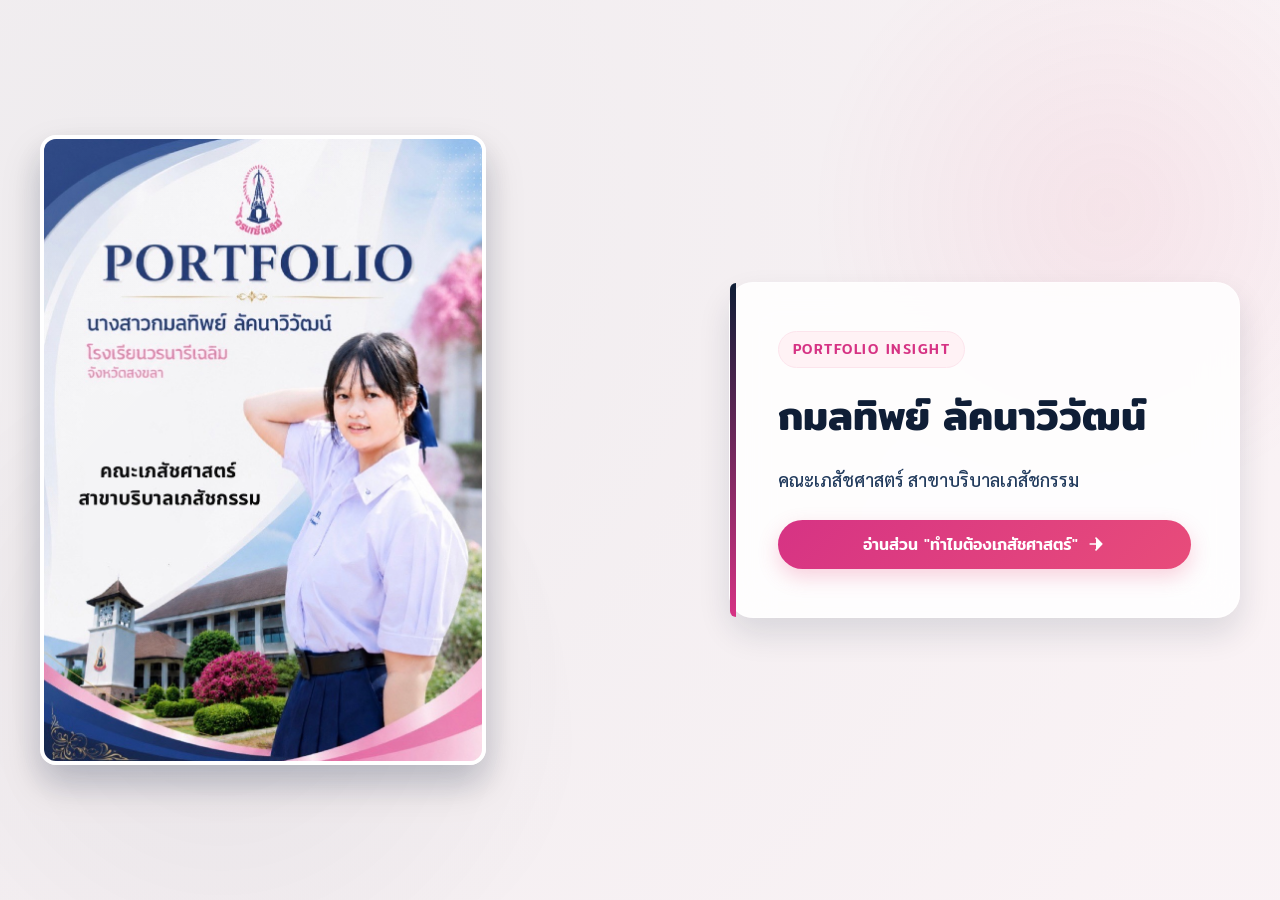
==== index.html @ d2f2b206 "Initialize portfolio website and document layouts" ====
<!DOCTYPE html>
<html lang="th">
<head>
    <meta charset="UTF-8">
    <meta name="viewport" content="width=device-width, initial-scale=1.0">
    <title>ทำไมต้องเภสัชศาสตร์ | กมลทิพย์ ลัคนาวิวัฒน์</title>
    <!-- Google Fonts -->
    <link rel="preconnect" href="https://fonts.googleapis.com">
    <link rel="preconnect" href="https://fonts.gstatic.com" crossorigin>
    <link href="https://fonts.googleapis.com/css2?family=Mitr:wght@300;400;500;600&family=Sarabun:ital,wght@0,300;0,400;0,500;0,600;0,700;1,400&family=Charm:wght@400;700&family=Outfit:wght@300;400;500;600;700&display=swap" rel="stylesheet">
    <link rel="stylesheet" href="style.css">
</head>
<body>
    <div class="app-container">
        
        <!-- Screen 1: Cover Screen -->
        <section class="screen cover-screen" id="coverScreen">
            <div class="cover-wrapper">
                <div class="cover-image-container">
                    <img src="portfolio.jpg" alt="หน้าปกแฟ้มสะสมผลงาน" class="portfolio-cover-img">
                    <div class="cover-glow"></div>
                </div>
                <div class="cover-info-card">
                    <div class="cover-badge">PORTFOLIO INSIGHT</div>
                    <h1 class="student-name">กมลทิพย์ ลัคนาวิวัฒน์</h1>
                    <p class="student-target">คณะเภสัชศาสตร์ สาขาบริบาลเภสัชกรรม</p>
                    <button class="btn btn-primary btn-enter" id="btnEnter">
                        <span>อ่านส่วน "ทำไมต้องเภสัชศาสตร์"</span>
                        <svg class="arrow-icon" viewBox="0 0 24 24" width="20" height="20">
                            <path fill="currentColor" d="M5 12h14M12 5l7 7-7 7" stroke="currentColor" stroke-width="2" stroke-linecap="round" stroke-linejoin="round"/>
                        </svg>
                    </button>
                </div>
            </div>
            <!-- Decorative curves on background -->
            <div class="bg-wave wave-pink-top"></div>
            <div class="bg-wave wave-navy-bottom"></div>
        </section>

        <!-- Screen 2: Main Portfolio Content Screen -->
        <section class="screen content-screen hidden" id="contentScreen">
            <div class="main-layout">
                
                <!-- Sticky Sidebar Profile -->
                <aside class="sidebar animate-fade-in-left">
                    <button class="btn-back" id="btnBack">
                        <svg viewBox="0 0 24 24" width="16" height="16">
                            <path fill="none" stroke="currentColor" stroke-width="2.5" stroke-linecap="round" stroke-linejoin="round" d="M19 12H5M12 19l-7-7 7-7"/>
                        </svg>
                        <span>กลับไปหน้าแรก</span>
                    </button>
                    
                    <div class="profile-card">
                        <div class="profile-img-container">
                            <img src="angun.jpg" alt="นางสาวกมลทิพย์ ลัคนาวิวัฒน์" class="profile-img">
                            <div class="profile-border"></div>
                        </div>
                        
                        <div class="profile-details">
                            <h2 class="profile-name">นางสาวกมลทิพย์ ลัคนาวิวัฒน์</h2>
                            <p class="profile-school">โรงเรียนวรนารีเฉลิม จังหวัดสงขลา</p>
                            
                            <div class="divider-gold"></div>
                            
                            <div class="target-badge">
                                <span class="badge-label">เป้าหมายการศึกษา</span>
                                <span class="badge-value">คณะเภสัชศาสตร์</span>
                                <span class="badge-subvalue">สาขาบริบาลเภสัชกรรม</span>
                            </div>
                        </div>
                    </div>
                    
                    <nav class="sidebar-nav">
                        <ul>
                            <li><a href="#inspiration" class="nav-link active" data-section="inspiration"><span class="dot"></span><span>1. แรงบันดาลใจ</span></a></li>
                            <li><a href="#academic" class="nav-link" data-section="academic"><span class="dot"></span><span>2. ความพร้อมทางวิชาการ</span></a></li>
                            <li><a href="#skills" class="nav-link" data-section="skills"><span class="dot"></span><span>3. ทักษะทางสังคม & อาสา</span></a></li>
                            <li><a href="#vision" class="nav-link" data-section="vision"><span class="dot"></span><span>4. อุดมการณ์และเป้าหมาย</span></a></li>
                        </ul>
                    </nav>
                    
                    <div class="sidebar-footer">
                        <img src="psu.webp" alt="Prince of Songkla University Logo" class="psu-logo">
                        <span>มุ่งสู่รั้วสีบลูบล็อง</span>
                    </div>
                </aside>
                
                <!-- Scrollable Content Area -->
                <main class="content-area">
                    <header class="content-header animate-fade-in-down">
                        <span class="sub-header-title">WHY PHARMACY?</span>
                        <h1 class="main-title">ทำไมต้องเภสัชศาสตร์?</h1>
                        <p class="header-desc">ถอดบทเรียน ความคิด ความมุ่งมั่น และตัวตนของข้าพเจ้าสู่เส้นทางวิชาชีพผู้ดูแลความปลอดภัยด้านยา</p>
                    </header>
                    
                    <div class="cards-container">
                        
                        <!-- Card 1: Inspiration -->
                        <section class="content-card animate-scroll-reveal" id="inspiration">
                            <div class="card-tag">SECTION 01</div>
                            <h2 class="card-title">
                                <span class="card-icon">
                                    <svg viewBox="0 0 24 24" width="24" height="24" fill="none" stroke="currentColor" stroke-width="2">
                                        <path d="M12 21a9 9 0 1 0 0-18 9 9 0 0 0 0 18z"/>
                                        <path d="M12 7v5l3 3"/>
                                    </svg>
                                </span>
                                แรงบันดาลใจจากความห่วงใยในครอบครัว
                            </h2>
                            
                            <div class="quote-block">
                                <span class="quote-mark">“</span>
                                <p class="quote-text">ยาเป็นได้ทั้งคุณและโทษหากขาดผู้เชี่ยวชาญ คณะเภสัชศาสตร์จึงไม่ใช่เพียงแค่คณะที่เรียนเรื่องยา แต่คือศาสตร์แห่งความแม่นยำที่ช่วยต่อลมหายใจและยกระดับคุณภาพชีวิตของผู้ป่วย</p>
                            </div>
                            
                            <div class="card-text">
                                <p>ความสนใจต่อวิชาชีพเภสัชศาสตร์ของข้าพเจ้าเริ่มต้นจากภาพคุ้นตาในครอบครัว ข้าพเจ้าเติบโตมากับคุณยายที่ต้องรับประทานยาหลายเม็ดในแต่ละวันเพื่อรักษาโรคเรื้อรัง ภาพเหล่านั้นจุดประกายความสงสัยใคร่รู้ว่า <em>"เม็ดยาขนาดเล็กเหล่านี้เดินทางไปออกฤทธิ์และบำบัดรักษาโรคในร่างกายของเราได้อย่างไร"</em></p>
                                <p>จนกระทั่งวันหนึ่ง ข้าพเจ้าได้ติดตามคุณยายไปโรงพยาบาลและได้ฟังเภสัชกรอธิบายกลไกการทำงานของยา ตลอดจนการเตือนเรื่องปฏิกิริยาระหว่างยา (Drug Interaction) อย่างละเอียดละออและเป็นกันเอง เหตุการณ์นั้นทำให้ข้าพเจ้าตระหนักว่า <strong>ยาเป็นดาบสองคม</strong> ที่ต้องใช้ความรู้อันเที่ยงตรงในการควบคุมดูแล ความประทับใจในบทบาทของผู้พิทักษ์ความปลอดภัยนี้ กลายเป็นแรงผลักดันสำคัญที่ทำให้ข้าพเจ้าตั้งเป้าหมายอย่างแน่วแน่ที่จะเข้าศึกษาในคณะเภสัชศาสตร์</p>
                            </div>
                        </section>

                        <!-- Card 2: Academic Readiness -->
                        <section class="content-card animate-scroll-reveal" id="academic">
                            <div class="card-tag">SECTION 02</div>
                            <h2 class="card-title">
                                <span class="card-icon">
                                    <svg viewBox="0 0 24 24" width="24" height="24" fill="none" stroke="currentColor" stroke-width="2">
                                        <path d="M2 22h20M4 18h16M7 10h10M10 6h4M12 2v4"/>
                                    </svg>
                                </span>
                                ความพร้อมทางวิชาการและรากฐานกระบวนการวิจัย
                            </h2>
                            
                            <div class="card-text">
                                <p>ในระดับมัธยมศึกษาตอนปลาย ข้าพเจ้าได้เตรียมความพร้อมอย่างเข้มข้นใน <strong>สายวิทยาศาสตร์-คณิตศาสตร์</strong> ข้าพเจ้ามีความสุขทุกครั้งที่เรียนทฤษฎีและได้ลงมือทดลองจริงในห้องปฏิบัติการ โดยเฉพาะในวิชาเคมีและชีววิทยา</p>
                                
                                <div class="project-highlight-box">
                                    <div class="box-icon">
                                        <svg viewBox="0 0 24 24" width="32" height="32" fill="none" stroke="currentColor" stroke-width="2" stroke-linecap="round" stroke-linejoin="round">
                                            <path d="M4.5 16.5c-1.5 1.25-2.5 3-2.5 5h20c0-2-1-3.75-2.5-5M12 2v14M8 12l4 4 4-4"/>
                                            <circle cx="12" cy="6" r="4"/>
                                        </svg>
                                    </div>
                                    <div class="box-info">
                                        <h4>โครงงานวิทยาศาสตร์เด่น</h4>
                                        <p><strong>"การศึกษาประสิทธิภาพของสารสกัดหยาบจากพืชสมุนไพรท้องถิ่นในการยับยั้งการเจริญเติบโตของแบคทีเรีย"</strong></p>
                                        <p class="box-desc">การทำโครงงานนี้นับเป็นโอกาสสำคัญที่ช่วยฝึกฝนทักษะการตั้งสมมติฐาน การใช้อุปกรณ์และสารเคมีในห้องแล็บอย่างละเอียดรอบคอบ และการวิเคราะห์ข้อมูลผลลัพธ์อย่างเป็นระบบ ซึ่งเป็นทักษะที่จำเป็นอย่างยิ่งสำหรับนักวิจัยและเภสัชกร</p>
                                    </div>
                                </div>
                                
                                <div class="academic-stats">
                                    <div class="stat-item">
                                        <span class="stat-num">GPAX</span>
                                        <span class="stat-label">วิชาวิทย์-คณิต อยู่ในระดับดีเยี่ยม</span>
                                    </div>
                                    <div class="stat-item">
                                        <span class="stat-num">LAB</span>
                                        <span class="stat-label">เชี่ยวชาญการใช้เครื่องมือพื้นฐาน</span>
                                    </div>
                                </div>
                                
                                <p>ผลการเรียนสะสมและความตั้งใจในการจัดสรรเวลาอย่างมีประสิทธิภาพ เป็นเครื่องยืนยันว่าข้าพเจ้ามีความพร้อมทางวิชาการ พร้อมที่จะรับมือกับหลักสูตรเภสัชศาสตร์ที่เข้มข้นในระดับมหาวิทยาลัยต่อไป</p>
                            </div>
                        </section>

                        <!-- Card 3: Soft Skills & Public Mind -->
                        <section class="content-card animate-scroll-reveal" id="skills">
                            <div class="card-tag">SECTION 03</div>
                            <h2 class="card-title">
                                <span class="card-icon">
                                    <svg viewBox="0 0 24 24" width="24" height="24" fill="none" stroke="currentColor" stroke-width="2">
                                        <path d="M17 21v-2a4 4 0 0 0-4-4H5a4 4 0 0 0-4 4v2"/>
                                        <circle cx="9" cy="7" r="4"/>
                                        <path d="M23 21v-2a4 4 0 0 0-3-3.87M16 3.13a4 4 0 0 1 0 7.75"/>
                                    </svg>
                                </span>
                                จิตสาธารณะและการสื่อสารด้วยความเข้าใจ (Empathy)
                            </h2>
                            
                            <div class="card-text">
                                <p>นอกเหนือจากมิติทางวิชาการ ข้าพเจ้าเชื่อมั่นว่าเภสัชกรที่ดีจำต้องมีจิตใจที่พร้อมบริการและทักษะการสื่อสารที่เป็นเลิศ ข้าพเจ้าจึงเข้าร่วม <strong>กิจกรรมอาสาพัฒนาของโรงเรียนและค่ายเยาวชน</strong> อย่างสม่ำเสมอ</p>
                                
                                <div class="skills-grid">
                                    <div class="skill-pill">
                                        <span class="pill-title">Empathy (ความเห็นอกเห็นใจ)</span>
                                        <p>รับฟังคนรอบข้างอย่างเปิดใจ เพื่อค้นพบความต้องการและปัญหาที่แท้จริงของผู้ป่วย</p>
                                    </div>
                                    <div class="skill-pill">
                                        <span class="pill-title">Science Communication</span>
                                        <p>ทักษะการแปลงข้อมูลทางการแพทย์และเรื่องยาที่ซับซ้อน ให้เข้าใจง่ายสำหรับคนทั่วไป</p>
                                    </div>
                                    <div class="skill-pill">
                                        <span class="pill-title">Interdisciplinary Work</span>
                                        <p>พร้อมทำงานประสานพลังร่วมกับทีมสหวิชาชีพ ทั้งแพทย์ พยาบาล และเจ้าหน้าที่สาธารณสุข</p>
                                    </div>
                                </div>
                                
                                <p>การได้ลงพื้นที่จริงทำให้ข้าพเจ้าเข้าใจถึงความต้องการและสภาพแวดล้อมที่ต่างกันของผู้ป่วย ทักษะความละเอียดรอบคอบและหัวใจที่รักในงานบริการนี้จะเป็นเกราะกำบังชั้นดีที่จะช่วยป้องกันข้อผิดพลาดในการปฏิบัติงานจริงเพื่อสุขอนามัยที่ดีที่สุดของผู้ป่วย</p>
                            </div>
                        </section>

                        <!-- Card 4: Vision -->
                        <section class="content-card animate-scroll-reveal" id="vision">
                            <div class="card-tag">SECTION 04</div>
                            <h2 class="card-title">
                                <span class="card-icon">
                                    <svg viewBox="0 0 24 24" width="24" height="24" fill="none" stroke="currentColor" stroke-width="2">
                                        <path d="M22 11.08V12a10 10 0 1 1-5.93-9.14"/>
                                        <polyline points="22 4 12 14.01 9 11.01"/>
                                    </svg>
                                </span>
                                ปณิธานและเป้าหมายสูงสุดในสถาบันแห่งนี้
                            </h2>
                            
                            <div class="card-text">
                                <p>คณะเภสัชศาสตร์ของสถาบันแห่งนี้ คือสถานที่ในฝันที่ข้าพเจ้าตั้งใจและมุ่งมั่นที่จะเข้าศึกษา ด้วยจุดเด่นด้าน <strong>หลักสูตรที่ทันสมัย ความพร้อมด้านเครื่องมือวิจัย และคณาจารย์ผู้ทรงคุณวุฒิ</strong> ข้าพเจ้าเชื่อว่าสิ่งแวดล้อมที่นี่จะสามารถเจียระไนและดึงศักยภาพในตัวข้าพเจ้าออกมาเพื่อสร้างประโยชน์ให้แก่สังคมได้อย่างมีคุณภาพที่สุด</p>
                                
                                <div class="goal-box">
                                    <div class="goal-title">เป้าหมายสูงสุดหลังจบการศึกษา</div>
                                    <p>มุ่งมั่นประกอบวิชาชีพเป็น <strong>"เภสัชกรโรงพยาบาลที่มีความเชี่ยวชาญเฉพาะทางในการบริบาลทางเภสัชกรรม (Pharmaceutical Care)"</strong> คอยให้คำปรึกษา เฝ้าระวังความปลอดภัย และปกป้องผู้ป่วยจากการใช้ยาผิดประเภทอย่างสุดความสามารถ</p>
                                </div>
                                
                                <p class="final-word">ข้าพเจ้าพร้อมแล้วที่จะทุ่มเททั้งแรงกาย แรงใจ สติปัญญา และจริยธรรม เพื่อเข้ารับการศึกษาและเติบโตเป็นบุคลากรทางการแพทย์ที่มีคุณภาพ เพื่อยกระดับสุขภาพของชุมชนและสร้างคุณูปการแก่สังคมในวันข้างหน้า</p>
                            </div>
                        </section>
                        
                    </div>
                </main>
            </div>
            
            <!-- Page bottom decoration waves -->
            <div class="content-bg-decor top-decor"></div>
            <div class="content-bg-decor bottom-decor"></div>
        </section>
        
    </div>

    <!-- JS Scripts -->
    <script src="script.js"></script>
</body>
</html>
---- style.css ----
/* CSS Design System & Variables */
:root {
    /* Colors (Matching the Pink, Navy Blue, and Gold theme of the cover page) */
    --navy-dark: #0F1E36;       /* Deep rich Navy Blue */
    --navy-medium: #172D4D;     /* Sidebar & dark background elements */
    --navy-light: #233C5E;      /* Secondary dark highlights */
    --pink-primary: #D63384;    /* Main Pink accent */
    --pink-bright: #E84C7A;     /* Bright Pink for micro-interactions */
    --pink-soft: #FFF2F5;       /* Very soft pink background for readability */
    --pink-pastel: #FCE4EC;     /* Pastel pink for borders/badges */
    --gold-primary: #D4AF37;    /* Elegant gold for dividers and accents */
    --gold-light: #F3E5AB;      /* Light gold */
    --white: #FFFFFF;
    --gray-light: #F8F9FA;
    --gray-medium: #E9ECEF;
    --gray-dark: #6C757D;
    
    /* Text Colors */
    --text-navy: #0F1E36;
    --text-navy-light: #233C5E;
    --text-pink: #D63384;
    --text-gray: #495057;
    --text-light: #F8F9FA;
    
    /* Shadow definitions */
    --shadow-sm: 0 2px 4px rgba(15, 30, 54, 0.05);
    --shadow-md: 0 8px 16px rgba(15, 30, 54, 0.08);
    --shadow-lg: 0 16px 32px rgba(15, 30, 54, 0.12);
    --shadow-pink: 0 8px 20px rgba(232, 76, 122, 0.25);
    --shadow-gold: 0 4px 12px rgba(212, 175, 55, 0.15);
    
    /* Typography */
    --font-title: 'Mitr', 'Outfit', sans-serif;
    --font-body: 'Sarabun', sans-serif;
    --font-serif: 'Charm', serif;
    
    /* Transitions */
    --transition-fast: 0.25s cubic-bezier(0.4, 0, 0.2, 1);
    --transition-normal: 0.4s cubic-bezier(0.4, 0, 0.2, 1);
    --transition-slow: 0.6s cubic-bezier(0.4, 0, 0.2, 1);
}

/* Global Reset */
*, *::before, *::after {
    box-sizing: border-box;
    margin: 0;
    padding: 0;
}

html {
    scroll-behavior: smooth;
    font-size: 16px;
}

body {
    font-family: var(--font-body);
    background-color: #FAF6F7; /* Warm soft pinkish-white background */
    color: var(--text-gray);
    line-height: 1.7;
    overflow-x: hidden;
}

/* Layout Containers */
.app-container {
    width: 100vw;
    min-height: 100vh;
    position: relative;
    overflow: hidden;
}

/* Base Buttons */
.btn {
    display: inline-flex;
    align-items: center;
    justify-content: center;
    padding: 12px 28px;
    border-radius: 50px;
    font-family: var(--font-title);
    font-size: 1rem;
    font-weight: 500;
    text-decoration: none;
    border: none;
    cursor: pointer;
    transition: var(--transition-normal);
    gap: 8px;
}

.btn-primary {
    background: linear-gradient(135deg, var(--pink-primary), var(--pink-bright));
    color: var(--white);
    box-shadow: var(--shadow-pink);
}

.btn-primary:hover {
    transform: translateY(-3px) scale(1.02);
    box-shadow: 0 12px 25px rgba(232, 76, 122, 0.4);
}

.btn-primary:active {
    transform: translateY(-1px);
}

/* Back Button */
.btn-back {
    display: inline-flex;
    align-items: center;
    gap: 8px;
    background: rgba(255, 255, 255, 0.08);
    color: var(--white);
    border: 1px solid rgba(255, 255, 255, 0.15);
    padding: 8px 16px;
    border-radius: 30px;
    font-size: 0.9rem;
    cursor: pointer;
    transition: var(--transition-fast);
    align-self: flex-start;
    margin-bottom: 24px;
}

.btn-back:hover {
    background: rgba(255, 255, 255, 0.18);
    transform: translateX(-4px);
    color: var(--pink-bright);
}

/* Screen Transitions */
.screen {
    width: 100%;
    min-height: 100vh;
    position: relative;
    transition: var(--transition-slow);
}

.screen.hidden {
    opacity: 0;
    pointer-events: none;
    position: absolute;
    top: 0;
    left: 0;
    transform: translateY(40px);
}

/* ---------------------------------------------------- */
/* SCREEN 1: COVER SCREEN SCREEN                       */
/* ---------------------------------------------------- */
.cover-screen {
    display: flex;
    justify-content: center;
    align-items: center;
    background: radial-gradient(circle at 10% 20%, rgba(26, 47, 76, 0.05) 0%, rgba(214, 51, 132, 0.02) 90%);
    padding: 2rem;
}

.cover-wrapper {
    display: grid;
    grid-template-columns: 1.1fr 0.9fr;
    gap: 4rem;
    max-width: 1200px;
    width: 100%;
    align-items: center;
    z-index: 10;
}

.cover-image-container {
    position: relative;
    border-radius: 16px;
    overflow: hidden;
    box-shadow: var(--shadow-lg), 0 20px 40px rgba(15, 30, 54, 0.15);
    aspect-ratio: 1 / 1.414; /* A4 Ratio */
    max-height: 70vh;
    border: 4px solid var(--white);
    transition: var(--transition-slow);
}

.cover-image-container:hover {
    transform: scale(1.015) rotate(-0.5deg);
    box-shadow: 0 30px 60px rgba(15, 30, 54, 0.2);
}

.portfolio-cover-img {
    width: 100%;
    height: 100%;
    object-fit: cover;
    display: block;
}

.cover-glow {
    position: absolute;
    top: 0;
    left: 0;
    right: 0;
    bottom: 0;
    background: linear-gradient(135deg, rgba(255,255,255,0.1) 0%, rgba(0,0,0,0) 60%);
    pointer-events: none;
}

.cover-info-card {
    background: rgba(255, 255, 255, 0.85);
    backdrop-filter: blur(20px);
    -webkit-backdrop-filter: blur(20px);
    border: 1px solid rgba(255, 255, 255, 0.4);
    padding: 3rem;
    border-radius: 24px;
    box-shadow: var(--shadow-lg);
    display: flex;
    flex-direction: column;
    gap: 1.5rem;
    position: relative;
}

.cover-info-card::before {
    content: '';
    position: absolute;
    top: 0;
    left: 0;
    width: 6px;
    height: 100%;
    background: linear-gradient(to bottom, var(--navy-dark), var(--pink-primary));
    border-radius: 24px 0 0 24px;
}

.cover-badge {
    background: var(--pink-soft);
    color: var(--pink-primary);
    padding: 6px 14px;
    border-radius: 30px;
    font-size: 0.85rem;
    font-family: var(--font-title);
    font-weight: 500;
    letter-spacing: 1.5px;
    align-self: flex-start;
    border: 1px solid var(--pink-pastel);
}

.student-name {
    font-family: var(--font-title);
    font-size: 2.5rem;
    color: var(--text-navy);
    font-weight: 600;
    line-height: 1.2;
}

.student-target {
    font-size: 1.15rem;
    color: var(--text-navy-light);
    font-weight: 500;
}

.arrow-icon {
    transition: var(--transition-fast);
}

.btn-enter:hover .arrow-icon {
    transform: translateX(5px);
}

/* Background Curve Waves */
.bg-wave {
    position: absolute;
    pointer-events: none;
    z-index: 1;
}

.wave-pink-top {
    top: -10%;
    right: -10%;
    width: 600px;
    height: 600px;
    border-radius: 43% 57% 41% 59% / 54% 39% 61% 46%;
    background: radial-gradient(circle, rgba(232, 76, 122, 0.08) 0%, rgba(255, 255, 255, 0) 70%);
    animation: waveFloat 25s infinite alternate ease-in-out;
}

.wave-navy-bottom {
    bottom: -15%;
    left: -10%;
    width: 700px;
    height: 700px;
    border-radius: 51% 49% 67% 33% / 40% 59% 41% 60%;
    background: radial-gradient(circle, rgba(15, 30, 54, 0.06) 0%, rgba(255, 255, 255, 0) 75%);
    animation: waveFloat 30s infinite alternate-reverse ease-in-out;
}

@keyframes waveFloat {
    0% { transform: rotate(0deg) translate(0, 0); }
    100% { transform: rotate(360deg) translate(20px, 40px); }
}

/* ---------------------------------------------------- */
/* SCREEN 2: MAIN PORTFOLIO SCREEN                     */
/* ---------------------------------------------------- */
.main-layout {
    display: grid;
    grid-template-columns: 350px 1fr;
    min-height: 100vh;
    position: relative;
    z-index: 10;
}

/* ------------------ SIDEBAR STYLE ------------------ */
.sidebar {
    background-color: var(--navy-dark);
    color: var(--white);
    padding: 3rem 2rem 2rem 2rem;
    display: flex;
    flex-direction: column;
    position: sticky;
    top: 0;
    height: 100vh;
    overflow-y: auto;
    box-shadow: 10px 0 30px rgba(15, 30, 54, 0.15);
    border-right: 1px solid rgba(255, 255, 255, 0.05);
}

.profile-card {
    display: flex;
    flex-direction: column;
    align-items: center;
    text-align: center;
    margin-bottom: 2rem;
}

.profile-img-container {
    position: relative;
    width: 140px;
    height: 180px; /* Portrait aspect ratio matching card */
    margin-bottom: 1.5rem;
}

.profile-img {
    width: 100%;
    height: 100%;
    object-fit: cover;
    border-radius: 16px;
    border: 3px solid var(--white);
    box-shadow: var(--shadow-lg);
    z-index: 5;
    position: relative;
}

.profile-border {
    position: absolute;
    top: -8px;
    left: -8px;
    right: -8px;
    bottom: -8px;
    border: 2px dashed rgba(232, 76, 122, 0.4);
    border-radius: 20px;
    animation: rotateBorder 60s infinite linear;
}

@keyframes rotateBorder {
    from { transform: rotate(0deg); }
    to { transform: rotate(360deg); }
}

.profile-name {
    font-family: var(--font-title);
    font-size: 1.25rem;
    font-weight: 500;
    color: var(--white);
    margin-bottom: 0.25rem;
    line-height: 1.4;
}

.profile-school {
    font-size: 0.85rem;
    color: rgba(255, 255, 255, 0.7);
}

.divider-gold {
    width: 60px;
    height: 2px;
    background: linear-gradient(90deg, transparent, var(--gold-primary), transparent);
    margin: 1.25rem 0;
}

.target-badge {
    background: rgba(232, 76, 122, 0.1);
    border: 1px solid rgba(232, 76, 122, 0.3);
    padding: 12px;
    border-radius: 12px;
    width: 100%;
}

.badge-label {
    display: block;
    font-size: 0.75rem;
    color: var(--pink-bright);
    font-family: var(--font-title);
    letter-spacing: 1px;
    margin-bottom: 4px;
}

.badge-value {
    display: block;
    font-size: 1.1rem;
    font-weight: 600;
    color: var(--white);
}

.badge-subvalue {
    display: block;
    font-size: 0.8rem;
    color: rgba(255, 255, 255, 0.8);
}

/* Sidebar Navigation */
.sidebar-nav {
    margin-top: 1rem;
    margin-bottom: auto;
}

.sidebar-nav ul {
    list-style: none;
    display: flex;
    flex-direction: column;
    gap: 12px;
}

.sidebar-nav a {
    display: flex;
    align-items: center;
    color: rgba(255, 255, 255, 0.6);
    text-decoration: none;
    font-size: 0.95rem;
    padding: 10px 14px;
    border-radius: 8px;
    transition: var(--transition-fast);
    gap: 12px;
}

.sidebar-nav a .dot {
    width: 6px;
    height: 6px;
    background-color: rgba(255, 255, 255, 0.3);
    border-radius: 50%;
    transition: var(--transition-fast);
}

.sidebar-nav a:hover {
    color: var(--white);
    background: rgba(255, 255, 255, 0.05);
}

.sidebar-nav a:hover .dot {
    background-color: var(--pink-bright);
    box-shadow: 0 0 8px var(--pink-bright);
    transform: scale(1.5);
}

.sidebar-nav a.active {
    color: var(--white);
    background: rgba(232, 76, 122, 0.15);
    border-left: 3px solid var(--pink-primary);
    font-weight: 500;
}

.sidebar-nav a.active .dot {
    background-color: var(--pink-bright);
    box-shadow: 0 0 10px var(--pink-bright);
    transform: scale(1.6);
}

.sidebar-footer {
    display: flex;
    align-items: center;
    gap: 12px;
    padding-top: 1.5rem;
    border-top: 1px solid rgba(255, 255, 255, 0.1);
    margin-top: 2rem;
}

.psu-logo {
    width: 32px;
    height: auto;
    filter: brightness(1.2);
}

.sidebar-footer span {
    font-size: 0.8rem;
    color: rgba(255, 255, 255, 0.5);
    font-family: var(--font-title);
    letter-spacing: 0.5px;
}

/* ------------------ CONTENT AREA STYLE ------------------ */
.content-area {
    padding: 4rem 5% 6rem 5%;
    overflow-y: auto;
    height: 100vh;
    background-color: #FAF6F7; /* Matches body */
    position: relative;
}

.content-header {
    margin-bottom: 4rem;
    max-width: 800px;
    border-bottom: 2px solid var(--gray-medium);
    padding-bottom: 2rem;
    position: relative;
}

.content-header::after {
    content: '';
    position: absolute;
    bottom: -2px;
    left: 0;
    width: 100px;
    height: 2px;
    background: linear-gradient(90deg, var(--navy-dark), var(--pink-primary));
}

.sub-header-title {
    font-family: var(--font-title);
    color: var(--pink-primary);
    letter-spacing: 2px;
    font-size: 0.9rem;
    font-weight: 600;
    display: block;
    margin-bottom: 8px;
}

.main-title {
    font-family: var(--font-title);
    font-size: 2.75rem;
    color: var(--text-navy);
    font-weight: 600;
    margin-bottom: 12px;
}

.header-desc {
    font-size: 1.1rem;
    color: var(--text-navy-light);
    opacity: 0.85;
}

/* Cards Container */
.cards-container {
    display: flex;
    flex-direction: column;
    gap: 4rem;
    max-width: 850px;
}

/* Content Card styling */
.content-card {
    background: var(--white);
    border-radius: 24px;
    padding: 3rem;
    box-shadow: var(--shadow-md);
    border: 1px solid rgba(214, 51, 132, 0.05);
    transition: var(--transition-normal);
    position: relative;
    overflow: hidden;
}

.content-card::before {
    content: '';
    position: absolute;
    top: 0;
    left: 0;
    right: 0;
    height: 4px;
    background: linear-gradient(90deg, var(--navy-dark), var(--pink-primary));
    opacity: 0.8;
}

.content-card:hover {
    transform: translateY(-5px);
    box-shadow: var(--shadow-lg), 0 20px 40px rgba(15, 30, 54, 0.04);
}

.card-tag {
    font-family: var(--font-title);
    font-size: 0.8rem;
    color: var(--pink-primary);
    background-color: var(--pink-soft);
    padding: 4px 10px;
    border-radius: 4px;
    display: inline-block;
    font-weight: 500;
    margin-bottom: 1.25rem;
    letter-spacing: 1px;
}

.card-title {
    font-family: var(--font-title);
    font-size: 1.6rem;
    color: var(--text-navy);
    margin-bottom: 2rem;
    display: flex;
    align-items: center;
    gap: 12px;
    font-weight: 500;
}

.card-icon {
    display: flex;
    align-items: center;
    justify-content: center;
    width: 44px;
    height: 44px;
    border-radius: 12px;
    background-color: var(--pink-soft);
    color: var(--pink-primary);
    flex-shrink: 0;
    border: 1px solid var(--pink-pastel);
}

.card-text p {
    margin-bottom: 1.5rem;
    color: var(--text-gray);
    font-size: 1.05rem;
    text-align: justify;
}

.card-text p:last-child {
    margin-bottom: 0;
}

.card-text em {
    font-style: normal;
    color: var(--text-navy-light);
    font-weight: 600;
    background: linear-gradient(120deg, rgba(232, 76, 122, 0.08) 0%, rgba(232, 76, 122, 0.08) 100%);
    padding: 0 4px;
    border-radius: 4px;
}

.card-text strong {
    font-weight: 600;
    color: var(--text-navy);
}

/* Quote layout */
.quote-block {
    background: var(--pink-soft);
    border-left: 4px solid var(--pink-primary);
    padding: 1.5rem 2rem;
    border-radius: 0 16px 16px 0;
    margin-bottom: 2rem;
    position: relative;
}

.quote-mark {
    font-family: var(--font-serif);
    font-size: 4.5rem;
    color: rgba(214, 51, 132, 0.15);
    position: absolute;
    top: -15px;
    left: 15px;
    line-height: 1;
}

.quote-text {
    font-family: var(--font-body);
    font-size: 1.1rem;
    color: var(--text-navy);
    font-weight: 500;
    position: relative;
    z-index: 2;
    line-height: 1.6;
}

/* Highlight Box (e.g. Science Project) */
.project-highlight-box {
    background-color: var(--navy-dark);
    color: var(--white);
    border-radius: 16px;
    padding: 2rem;
    display: flex;
    gap: 1.5rem;
    margin: 2rem 0;
    box-shadow: var(--shadow-md);
    border-left: 4px solid var(--gold-primary);
}

.box-icon {
    color: var(--gold-primary);
    flex-shrink: 0;
    margin-top: 4px;
}

.box-info h4 {
    font-family: var(--font-title);
    font-size: 1.15rem;
    font-weight: 500;
    color: var(--gold-primary);
    margin-bottom: 8px;
    letter-spacing: 0.5px;
}

.box-info p {
    color: rgba(255, 255, 255, 0.9);
    font-size: 1rem;
    margin-bottom: 8px;
    line-height: 1.6;
}

.box-info p.box-desc {
    color: rgba(255, 255, 255, 0.7);
    font-size: 0.9rem;
    margin-bottom: 0;
}

/* Stats Layout */
.academic-stats {
    display: grid;
    grid-template-columns: 1fr 1fr;
    gap: 1.5rem;
    margin-bottom: 2rem;
}

.stat-item {
    background: var(--gray-light);
    border: 1px solid var(--gray-medium);
    border-radius: 12px;
    padding: 1.5rem;
    text-align: center;
    transition: var(--transition-fast);
}

.stat-item:hover {
    border-color: var(--pink-pastel);
    background: var(--pink-soft);
}

.stat-num {
    display: block;
    font-family: var(--font-title);
    font-size: 2rem;
    font-weight: 600;
    color: var(--pink-primary);
    line-height: 1.2;
    margin-bottom: 6px;
}

.stat-label {
    font-size: 0.9rem;
    color: var(--text-navy-light);
    font-weight: 500;
}

/* Skills Pill Layout */
.skills-grid {
    display: flex;
    flex-direction: column;
    gap: 1rem;
    margin: 2rem 0;
}

.skill-pill {
    background: var(--gray-light);
    border: 1px solid var(--gray-medium);
    border-radius: 14px;
    padding: 1.25rem 1.5rem;
    transition: var(--transition-fast);
}

.skill-pill:hover {
    background: var(--pink-soft);
    border-color: var(--pink-pastel);
    transform: translateX(4px);
}

.pill-title {
    display: block;
    font-family: var(--font-title);
    font-size: 1rem;
    font-weight: 500;
    color: var(--text-navy);
    margin-bottom: 4px;
}

.skill-pill p {
    font-size: 0.92rem;
    color: var(--text-gray);
    margin-bottom: 0;
}

/* Goal Box styling */
.goal-box {
    background: linear-gradient(135deg, var(--navy-medium), var(--navy-dark));
    color: var(--white);
    border-radius: 16px;
    padding: 2.5rem;
    margin: 2.5rem 0;
    position: relative;
    border: 1px solid rgba(212, 175, 55, 0.3);
    box-shadow: var(--shadow-gold);
}

.goal-box::before {
    content: '';
    position: absolute;
    top: -4px;
    left: 20px;
    width: 40px;
    height: 8px;
    background: var(--gold-primary);
    border-radius: 4px;
}

.goal-title {
    font-family: var(--font-title);
    font-size: 1.25rem;
    color: var(--gold-primary);
    margin-bottom: 12px;
    font-weight: 500;
}

.goal-box p {
    color: rgba(255, 255, 255, 0.95);
    font-size: 1.05rem;
    margin-bottom: 0;
    line-height: 1.7;
}

.final-word {
    font-size: 1.1rem;
    font-weight: 500;
    color: var(--text-navy);
    border-top: 1px dashed var(--pink-pastel);
    padding-top: 1.5rem;
    margin-top: 2rem;
}

/* Content background decoration */
.content-bg-decor {
    position: absolute;
    pointer-events: none;
    z-index: 1;
}

.top-decor {
    top: 5%;
    right: 5%;
    width: 300px;
    height: 300px;
    background: radial-gradient(circle, rgba(232, 76, 122, 0.03) 0%, rgba(255, 255, 255, 0) 70%);
}

.bottom-decor {
    bottom: 5%;
    left: 25%;
    width: 400px;
    height: 400px;
    background: radial-gradient(circle, rgba(15, 30, 54, 0.03) 0%, rgba(255, 255, 255, 0) 70%);
}

/* ---------------------------------------------------- */
/* ANIMATIONS                                           */
/* ---------------------------------------------------- */
.animate-fade-in-down {
    animation: fadeInDown var(--transition-slow) forwards;
}

.animate-fade-in-left {
    animation: fadeInLeft var(--transition-slow) forwards;
}

@keyframes fadeInDown {
    from {
        opacity: 0;
        transform: translateY(-30px);
    }
    to {
        opacity: 1;
        transform: translateY(0);
    }
}

@keyframes fadeInLeft {
    from {
        opacity: 0;
        transform: translateX(-40px);
    }
    to {
        opacity: 1;
        transform: translateX(0);
    }
}

/* Scroll Reveal styles */
.animate-scroll-reveal {
    opacity: 0;
    transform: translateY(35px);
    transition: opacity var(--transition-slow), transform var(--transition-slow);
}

.animate-scroll-reveal.visible {
    opacity: 1;
    transform: translateY(0);
}

/* ---------------------------------------------------- */
/* RESPONSIVE DESIGNS (Mobile & Tablet Support)         */
/* ---------------------------------------------------- */
@media (max-width: 991px) {
    .cover-wrapper {
        grid-template-columns: 1fr;
        gap: 2rem;
        max-width: 550px;
    }
    
    .cover-image-container {
        max-height: 50vh;
    }
    
    .cover-info-card {
        padding: 2rem;
    }
    
    .student-name {
        font-size: 2rem;
    }
    
    .main-layout {
        grid-template-columns: 1fr;
    }
    
    .sidebar {
        height: auto;
        position: relative;
        padding: 2.5rem 1.5rem 1.5rem 1.5rem;
        border-right: none;
        box-shadow: 0 10px 30px rgba(15, 30, 54, 0.1);
    }
    
    .profile-card {
        flex-direction: row;
        text-align: left;
        gap: 1.5rem;
        align-items: center;
        margin-bottom: 1.5rem;
        max-width: 600px;
        width: 100%;
        margin-left: auto;
        margin-right: auto;
    }
    
    .profile-img-container {
        width: 100px;
        height: 130px;
        margin-bottom: 0;
    }
    
    .profile-details {
        flex: 1;
    }
    
    .divider-gold {
        margin: 0.75rem 0;
        text-align: left;
        width: 100%;
    }
    
    .sidebar-nav {
        display: none; /* Hide vertical menu list on mobile */
    }
    
    .sidebar-footer {
        margin-top: 1rem;
        justify-content: center;
        width: 100%;
    }
    
    .content-area {
        height: auto;
        padding: 3rem 1.5rem;
    }
    
    .content-header {
        margin-bottom: 3rem;
        padding-bottom: 1.5rem;
    }
    
    .main-title {
        font-size: 2.2rem;
    }
    
    .content-card {
        padding: 2rem;
        gap: 1.5rem;
    }
    
    .project-highlight-box {
        flex-direction: column;
        gap: 1rem;
        padding: 1.5rem;
    }
    
    .box-icon {
        margin-top: 0;
    }
}

@media (max-width: 575px) {
    .cover-screen {
        padding: 1rem;
    }
    
    .cover-info-card {
        padding: 1.5rem;
    }
    
    .student-name {
        font-size: 1.75rem;
    }
    
    .profile-card {
        flex-direction: column;
        text-align: center;
    }
    
    .profile-img-container {
        width: 120px;
        height: 160px;
    }
    
    .main-title {
        font-size: 1.85rem;
    }
    
    .card-title {
        font-size: 1.3rem;
        margin-bottom: 1.5rem;
    }
    
    .academic-stats {
        grid-template-columns: 1fr;
        gap: 1rem;
    }
    
    .goal-box {
        padding: 1.5rem;
    }
}

/* Print Styles for PDF Generation */
@media print {
    /* Reset background and layout for printing */
    body {
        background: #FFFFFF !important;
        color: #000000 !important;
    }
    
    .app-container {
        overflow: visible !important;
        width: auto !important;
        height: auto !important;
    }
    
    /* Screen 1: Cover Page */
    #coverScreen {
        display: block !important;
        opacity: 1 !important;
        transform: none !important;
        position: relative !important;
        width: 100% !important;
        height: 100vh !important;
        page-break-after: always;
        display: flex !important;
        justify-content: center;
        align-items: center;
    }
    
    /* Hide the enter button, background decorations, and description cards on cover */
    #coverScreen .btn-enter,
    #coverScreen .bg-wave,
    #coverScreen .cover-info-card {
        display: none !important;
    }
    
    /* Make the cover image container fill the entire page */
    #coverScreen .cover-wrapper {
        display: block !important;
        width: 100% !important;
        max-width: 100% !important;
        height: 100% !important;
        margin: 0 !important;
        padding: 0 !important;
    }
    
    #coverScreen .cover-image-container {
        width: 100% !important;
        max-width: 100% !important;
        height: 100vh !important;
        max-height: 100vh !important;
        border: none !important;
        border-radius: 0 !important;
        box-shadow: none !important;
        margin: 0 !important;
    }
    
    #coverScreen .portfolio-cover-img {
        width: 100% !important;
        height: 100% !important;
        object-fit: contain !important;
    }

    /* Screen 2: Content Page */
    #contentScreen {
        display: block !important;
        opacity: 1 !important;
        transform: none !important;
        position: relative !important;
        width: 100% !important;
        height: auto !important;
        padding: 0 !important;
        margin: 0 !important;
    }
    
    .main-layout {
        display: block !important;
        width: 100% !important;
    }
    
    /* Sidebar styling for printing */
    .sidebar {
        display: flex !important;
        flex-direction: row !important;
        align-items: center !important;
        background: #0F1E36 !important; /* Force color for printing */
        color: #FFFFFF !important;
        width: 100% !important;
        height: auto !important;
        position: relative !important;
        box-shadow: none !important;
        border-radius: 16px !important;
        padding: 2rem !important;
        margin-bottom: 2rem !important;
        page-break-after: avoid;
        -webkit-print-color-adjust: exact;
        print-color-adjust: exact;
    }
    
    .sidebar .btn-back,
    .sidebar .sidebar-nav,
    .sidebar .sidebar-footer {
        display: none !important;
    }
    
    .profile-card {
        flex-direction: row !important;
        text-align: left !important;
        gap: 2rem !important;
        width: 100% !important;
        margin: 0 !important;
        max-width: none !important;
    }
    
    .profile-img-container {
        width: 110px !important;
        height: 140px !important;
        margin-bottom: 0 !important;
    }
    
    .profile-img {
        border-radius: 12px !important;
    }
    
    .profile-border {
        display: none !important;
    }
    
    .profile-name {
        color: #FFFFFF !important;
        font-size: 1.5rem !important;
    }
    
    .profile-school {
        color: rgba(255, 255, 255, 0.8) !important;
        font-size: 1rem !important;
    }
    
    .target-badge {
        background: rgba(255, 255, 255, 0.05) !important;
        border: 1px solid rgba(255, 255, 255, 0.1) !important;
    }
    
    .badge-label {
        color: #E84C7A !important;
    }
    
    /* Content Area styling for printing */
    .content-area {
        width: 100% !important;
        height: auto !important;
        overflow: visible !important;
        padding: 0 !important;
        background: transparent !important;
    }
    
    .content-header {
        margin-bottom: 2rem !important;
        padding-bottom: 1rem !important;
    }
    
    .content-header .header-desc {
        color: #0F1E36 !important;
    }
    
    .cards-container {
        gap: 2rem !important;
    }
    
    /* Print cards beautifully */
    .content-card {
        page-break-inside: avoid;
        box-shadow: none !important;
        border: 1px solid #DDDDDD !important;
        background: #FFFFFF !important;
        padding: 2rem !important;
        margin-bottom: 1.5rem !important;
        position: relative !important;
    }
    
    .content-card::before {
        height: 6px !important;
        background: linear-gradient(90deg, #0F1E36, #D63384) !important;
        -webkit-print-color-adjust: exact;
        print-color-adjust: exact;
    }
    
    .card-title {
        color: #0F1E36 !important;
    }
    
    .card-text p {
        color: #333333 !important;
    }
    
    /* Keep quote block neat */
    .quote-block {
        background: #FFF2F5 !important;
        border-left: 4px solid #D63384 !important;
        -webkit-print-color-adjust: exact;
        print-color-adjust: exact;
    }
    
    .quote-text {
        color: #0F1E36 !important;
    }
    
    /* Keep highlights visible */
    .project-highlight-box {
        background: #0F1E36 !important;
        color: #FFFFFF !important;
        border: 1px solid #0F1E36 !important;
        border-left: 4px solid #D4AF37 !important;
        -webkit-print-color-adjust: exact;
        print-color-adjust: exact;
    }
    
    .box-info h4 {
        color: #D4AF37 !important;
    }
    
    .box-info p {
        color: rgba(255, 255, 255, 0.95) !important;
    }
    
    .box-info p.box-desc {
        color: rgba(255, 255, 255, 0.7) !important;
    }
    
    /* Goal box */
    .goal-box {
        background: #0F1E36 !important;
        color: #FFFFFF !important;
        border: 1px solid #D4AF37 !important;
        -webkit-print-color-adjust: exact;
        print-color-adjust: exact;
    }
    
    .goal-title {
        color: #D4AF37 !important;
    }
    
    .goal-box p {
        color: rgba(255, 255, 255, 0.95) !important;
    }
    
    .stat-item {
        background: #FFFFFF !important;
        border: 1px solid #DDDDDD !important;
    }
    
    .stat-num {
        color: #D63384 !important;
    }
    
    .skill-pill {
        background: #FFFFFF !important;
        border: 1px solid #DDDDDD !important;
    }
    
    .pill-title {
        color: #0F1E36 !important;
    }
}
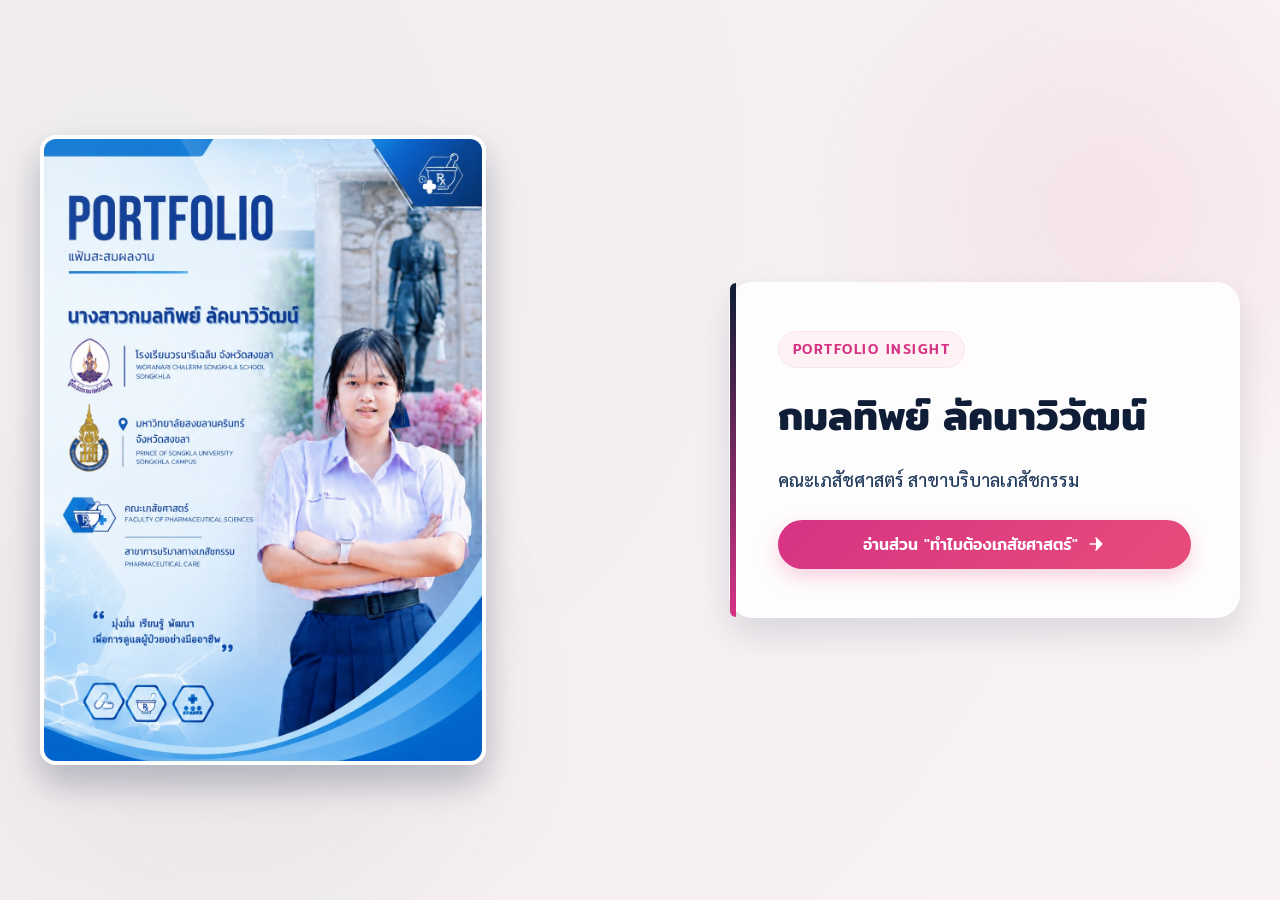
==== commit b9e24405: "Fix gallery broken image paths by renaming folder to achievements and regenerating PDFs" ====
--- a/index.html
+++ b/index.html
@@ -76,6 +76,7 @@
                             <li><a href="#academic" class="nav-link" data-section="academic"><span class="dot"></span><span>2. ความพร้อมทางวิชาการ</span></a></li>
                             <li><a href="#skills" class="nav-link" data-section="skills"><span class="dot"></span><span>3. ทักษะทางสังคม & อาสา</span></a></li>
                             <li><a href="#vision" class="nav-link" data-section="vision"><span class="dot"></span><span>4. อุดมการณ์และเป้าหมาย</span></a></li>
+                            <li><a href="#gallery" class="nav-link" data-section="gallery"><span class="dot"></span><span>5. ผลงานทั้งหมด</span></a></li>
                         </ul>
                     </nav>
                     
@@ -142,16 +143,16 @@
                                         </svg>
                                     </div>
                                     <div class="box-info">
-                                        <h4>โครงงานวิทยาศาสตร์เด่น</h4>
-                                        <p><strong>"การศึกษาประสิทธิภาพของสารสกัดหยาบจากพืชสมุนไพรท้องถิ่นในการยับยั้งการเจริญเติบโตของแบคทีเรีย"</strong></p>
-                                        <p class="box-desc">การทำโครงงานนี้นับเป็นโอกาสสำคัญที่ช่วยฝึกฝนทักษะการตั้งสมมติฐาน การใช้อุปกรณ์และสารเคมีในห้องแล็บอย่างละเอียดรอบคอบ และการวิเคราะห์ข้อมูลผลลัพธ์อย่างเป็นระบบ ซึ่งเป็นทักษะที่จำเป็นอย่างยิ่งสำหรับนักวิจัยและเภสัชกร</p>
+                                        <h4>โครงงานและนวัตกรรมเด่น (ระดับนานาชาติ)</h4>
+                                        <p><strong>"HydroSense Biochar System: AI-powered Environmental and Wellness Innovation"</strong></p>
+                                        <p class="box-desc">การพัฒนาสิ่งประดิษฐ์ระบบฟื้นฟูสิ่งแวดล้อมและสุขภาพด้วยถ่านชีวภาพร่วมกับเทคโนโลยี AI วิเคราะห์คุณภาพน้ำ ซึ่งได้รับรางวัล <strong>เหรียญเงิน (Silver Medal) ระดับโลกจากเวที WICE 2025 ณ ประเทศมาเลเซีย</strong> โครงงานนี้ช่วยฝึกฝนทักษะการวิจัย การเขียนโปรแกรมวิเคราะห์ข้อมูล และการบูรณาการองค์ความรู้เพื่อสุขอนามัยที่ดีของชุมชน</p>
                                     </div>
                                 </div>
                                 
                                 <div class="academic-stats">
                                     <div class="stat-item">
-                                        <span class="stat-num">GPAX</span>
-                                        <span class="stat-label">วิชาวิทย์-คณิต อยู่ในระดับดีเยี่ยม</span>
+                                        <span class="stat-num">GPAX 3.31</span>
+                                        <span class="stat-label">ผลการเรียนเฉลี่ยสะสมมัธยมปลาย</span>
                                     </div>
                                     <div class="stat-item">
                                         <span class="stat-num">LAB</span>
@@ -221,6 +222,96 @@
                                 </div>
                                 
                                 <p class="final-word">ข้าพเจ้าพร้อมแล้วที่จะทุ่มเททั้งแรงกาย แรงใจ สติปัญญา และจริยธรรม เพื่อเข้ารับการศึกษาและเติบโตเป็นบุคลากรทางการแพทย์ที่มีคุณภาพ เพื่อยกระดับสุขภาพของชุมชนและสร้างคุณูปการแก่สังคมในวันข้างหน้า</p>
+                            </div>
+                        </section>
+                        
+                        <!-- Card 5: Gallery (ผลงานทั้งหมด) -->
+                        <section class="content-card animate-scroll-reveal" id="gallery">
+                            <div class="card-tag">SECTION 05</div>
+                            <h2 class="card-title">
+                                <span class="card-icon">
+                                    <svg viewBox="0 0 24 24" width="24" height="24" fill="none" stroke="currentColor" stroke-width="2">
+                                        <rect x="3" y="3" width="18" height="18" rx="2" ry="2"/>
+                                        <circle cx="8.5" cy="8.5" r="1.5"/>
+                                        <polyline points="21 15 16 10 5 21"/>
+                                    </svg>
+                                </span>
+                                ผลงานและเกียรติบัตรทั้งหมด
+                            </h2>
+                            
+                            <div class="card-text">
+                                <p>ภาพรวบรวมเกียรติบัตร รางวัลความสำเร็จ และการเข้าร่วมกิจกรรมทางวิชาการและสังคมของข้าพเจ้า ทั้งในระดับนานาชาติและระดับประเทศ <em>(คลิกที่รูปภาพเพื่อเปิดดูขนาดเต็ม)</em></p>
+                                
+                                <div class="gallery-grid">
+                                    <div class="gallery-item" data-index="0">
+                                        <img src="achievements/S__7643156_0.jpg" alt="รางวัลเหรียญเงินระดับโลก WICE 2025 (Malaysia)" loading="lazy">
+                                        <div class="gallery-overlay"><span>ดูรูปขยาย</span></div>
+                                    </div>
+                                    <div class="gallery-item" data-index="1">
+                                        <img src="achievements/S__7643157_0.jpg" alt="รางวัลเหรียญทองแดงระดับโลก ISPC 2025 (Indonesia)" loading="lazy">
+                                        <div class="gallery-overlay"><span>ดูรูปขยาย</span></div>
+                                    </div>
+                                    <div class="gallery-item" data-index="2">
+                                        <img src="achievements/S__7643158_0.jpg" alt="รางวัลเหรียญทอง AI Venture Sprint 2025" loading="lazy">
+                                        <div class="gallery-overlay"><span>ดูรูปขยาย</span></div>
+                                    </div>
+                                    <div class="gallery-item" data-index="3">
+                                        <img src="achievements/S__7643159_0.jpg" alt="รางวัลชนะเลิศ นักลงทุนรุ่นใหม่@UTCC 2024" loading="lazy">
+                                        <div class="gallery-overlay"><span>ดูรูปขยาย</span></div>
+                                    </div>
+                                    <div class="gallery-item" data-index="4">
+                                        <img src="achievements/S__7643160_0.jpg" alt="รางวัลเหรียญทองแดง Southern Inventor Award 2024" loading="lazy">
+                                        <div class="gallery-overlay"><span>ดูรูปขยาย</span></div>
+                                    </div>
+                                    <div class="gallery-item" data-index="5">
+                                        <img src="achievements/S__7643161_0.jpg" alt="รางวัลเหรียญทองแดง Southern Inventor Award 2024 (Certificate)" loading="lazy">
+                                        <div class="gallery-overlay"><span>ดูรูปขยาย</span></div>
+                                    </div>
+                                    <div class="gallery-item" data-index="6">
+                                        <img src="achievements/S__7643162_0.jpg" alt="ผู้ผ่านเข้ารอบชิงชนะเลิศ Mental Health AI Hackathon 2024" loading="lazy">
+                                        <div class="gallery-overlay"><span>ดูรูปขยาย</span></div>
+                                    </div>
+                                    <div class="gallery-item" data-index="7">
+                                        <img src="achievements/S__7643163_0.jpg" alt="ผู้เข้าร่วมแข่งขัน IMRC NextGen 2025" loading="lazy">
+                                        <div class="gallery-overlay"><span>ดูรูปขยาย</span></div>
+                                    </div>
+                                    <div class="gallery-item" data-index="8">
+                                        <img src="achievements/S__7643164_0.jpg" alt="ผู้เข้าร่วมแข่งขัน BME Innovators Challenge 2025" loading="lazy">
+                                        <div class="gallery-overlay"><span>ดูรูปขยาย</span></div>
+                                    </div>
+                                    <div class="gallery-item" data-index="9">
+                                        <img src="achievements/S__7643165_0.jpg" alt="ผู้เข้าร่วมการแข่งขัน Yala Hackathon 2023 Season 2" loading="lazy">
+                                        <div class="gallery-overlay"><span>ดูรูปขยาย</span></div>
+                                    </div>
+                                    <div class="gallery-item" data-index="10">
+                                        <img src="achievements/S__7643167_0.jpg" alt="เกียรติบัตร Design Thinking Workshop (KMITL - NIDA)" loading="lazy">
+                                        <div class="gallery-overlay"><span>ดูรูปขยาย</span></div>
+                                    </div>
+                                    <div class="gallery-item" data-index="11">
+                                        <img src="achievements/S__7643168_0.jpg" alt="ภาพเกียรติบัตรการบำเพ็ญประโยชน์และสาธารณกุศล" loading="lazy">
+                                        <div class="gallery-overlay"><span>ดูรูปขยาย</span></div>
+                                    </div>
+                                    <div class="gallery-item" data-index="12">
+                                        <img src="achievements/S__7643169_0.jpg" alt="ภาพเกียรติบัตรการเข้าร่วมกิจกรรมวิชาการและการอบรม" loading="lazy">
+                                        <div class="gallery-overlay"><span>ดูรูปขยาย</span></div>
+                                    </div>
+                                    <div class="gallery-item" data-index="13">
+                                        <img src="achievements/S__7643170_0.jpg" alt="เกียรติบัตรกิจกรรมอาสาและพัฒนาทักษะวิชาชีพ" loading="lazy">
+                                        <div class="gallery-overlay"><span>ดูรูปขยาย</span></div>
+                                    </div>
+                                    <div class="gallery-item" data-index="14">
+                                        <img src="achievements/S__7643171_0.jpg" alt="ภาพบันทึกความสำเร็จและการบำเพ็ญสาธารณประโยชน์" loading="lazy">
+                                        <div class="gallery-overlay"><span>ดูรูปขยาย</span></div>
+                                    </div>
+                                    <div class="gallery-item" data-index="15">
+                                        <img src="achievements/S__7643172_0.jpg" alt="ภาพกิจกรรมทางวิทยาศาสตร์และเทคโนโลยี" loading="lazy">
+                                        <div class="gallery-overlay"><span>ดูรูปขยาย</span></div>
+                                    </div>
+                                    <div class="gallery-item" data-index="16">
+                                        <img src="achievements/S__7643173_0.jpg" alt="ภาพผลงานและเกียรติบัตรด้านการทดลอง" loading="lazy">
+                                        <div class="gallery-overlay"><span>ดูรูปขยาย</span></div>
+                                    </div>
+                                </div>
                             </div>
                         </section>
                         
@@ -235,6 +326,17 @@
         
     </div>
 
+    <!-- Lightbox Modal -->
+    <div class="lightbox" id="lightbox">
+        <span class="lightbox-close" id="lightboxClose">&times;</span>
+        <div class="lightbox-content-wrapper">
+            <button class="lightbox-btn lightbox-prev" id="lightboxPrev">&lt;</button>
+            <img class="lightbox-img" id="lightboxImg" src="" alt="ขยายใหญ่">
+            <button class="lightbox-btn lightbox-next" id="lightboxNext">&gt;</button>
+        </div>
+        <div class="lightbox-caption" id="lightboxCaption">ผลงานและเกียรติบัตร</div>
+    </div>
+
     <!-- JS Scripts -->
     <script src="script.js"></script>
 </body>
--- a/style.css
+++ b/style.css
@@ -676,6 +676,13 @@
     border-left: 4px solid var(--gold-primary);
 }
 
+.project-highlight-box strong,
+.project-highlight-box em,
+.goal-box strong,
+.goal-box em {
+    color: var(--gold-primary) !important;
+}
+
 .box-icon {
     color: var(--gold-primary);
     flex-shrink: 0;
@@ -1036,6 +1043,193 @@
     .goal-box {
         padding: 1.5rem;
     }
+}
+
+/* ---------------------------------------------------- */
+/* GALLERY & LIGHTBOX GRID SYSTEM                       */
+/* ---------------------------------------------------- */
+.gallery-grid {
+    display: grid;
+    grid-template-columns: repeat(auto-fill, minmax(170px, 1fr));
+    gap: 1.25rem;
+    margin-top: 2rem;
+}
+
+.gallery-item {
+    position: relative;
+    border-radius: 14px;
+    overflow: hidden;
+    aspect-ratio: 4 / 3;
+    box-shadow: var(--shadow-sm);
+    border: 1px solid var(--gray-medium);
+    cursor: pointer;
+    background-color: var(--navy-dark);
+    transition: var(--transition-normal);
+}
+
+.gallery-item img {
+    width: 100%;
+    height: 100%;
+    object-fit: cover;
+    display: block;
+    transition: var(--transition-normal);
+}
+
+.gallery-overlay {
+    position: absolute;
+    top: 0;
+    left: 0;
+    right: 0;
+    bottom: 0;
+    background: linear-gradient(to top, rgba(15, 30, 54, 0.85) 0%, rgba(15, 30, 54, 0.2) 100%);
+    display: flex;
+    align-items: flex-end;
+    justify-content: center;
+    padding-bottom: 1rem;
+    opacity: 0;
+    transition: var(--transition-fast);
+}
+
+.gallery-overlay span {
+    color: var(--white);
+    font-family: var(--font-title);
+    font-size: 0.8rem;
+    font-weight: 500;
+    letter-spacing: 0.5px;
+    background: var(--pink-primary);
+    padding: 4px 12px;
+    border-radius: 20px;
+    transform: translateY(10px);
+    transition: var(--transition-normal);
+}
+
+/* Hover effects */
+.gallery-item:hover {
+    transform: translateY(-5px) scale(1.02);
+    box-shadow: var(--shadow-lg), 0 12px 24px rgba(214, 51, 132, 0.12);
+    border-color: var(--pink-pastel);
+}
+
+.gallery-item:hover img {
+    transform: scale(1.08);
+}
+
+.gallery-item:hover .gallery-overlay {
+    opacity: 1;
+}
+
+.gallery-item:hover .gallery-overlay span {
+    transform: translateY(0);
+}
+
+/* Lightbox Styling */
+.lightbox {
+    position: fixed;
+    top: 0;
+    left: 0;
+    width: 100vw;
+    height: 100vh;
+    background-color: rgba(10, 28, 51, 0.96);
+    z-index: 99999;
+    display: flex;
+    flex-direction: column;
+    align-items: center;
+    justify-content: center;
+    opacity: 0;
+    pointer-events: none;
+    transition: opacity var(--transition-normal);
+    backdrop-filter: blur(12px);
+    -webkit-backdrop-filter: blur(12px);
+}
+
+.lightbox.active {
+    opacity: 1;
+    pointer-events: auto;
+}
+
+.lightbox-close {
+    position: absolute;
+    top: 24px;
+    right: 32px;
+    color: rgba(255, 255, 255, 0.6);
+    font-size: 3rem;
+    cursor: pointer;
+    transition: var(--transition-fast);
+    z-index: 100001;
+    width: 44px;
+    height: 44px;
+    display: flex;
+    align-items: center;
+    justify-content: center;
+    line-height: 1;
+}
+
+.lightbox-close:hover {
+    color: var(--pink-bright);
+    transform: rotate(90deg);
+}
+
+.lightbox-content-wrapper {
+    position: relative;
+    display: flex;
+    align-items: center;
+    justify-content: space-between;
+    width: 90%;
+    max-width: 1000px;
+    height: 75%;
+    gap: 20px;
+    z-index: 100000;
+}
+
+.lightbox-img {
+    max-width: 80%;
+    max-height: 100%;
+    object-fit: contain;
+    border: 5px solid var(--white);
+    border-radius: 12px;
+    box-shadow: 0 25px 50px rgba(0,0,0,0.5);
+    background-color: #0b1c33;
+    transition: transform var(--transition-normal);
+}
+
+.lightbox-btn {
+    background: rgba(255, 255, 255, 0.08);
+    border: 1px solid rgba(255, 255, 255, 0.15);
+    color: var(--white);
+    font-size: 1.5rem;
+    font-family: var(--font-title);
+    width: 54px;
+    height: 54px;
+    border-radius: 50%;
+    cursor: pointer;
+    display: flex;
+    align-items: center;
+    justify-content: center;
+    transition: var(--transition-fast);
+    user-select: none;
+}
+
+.lightbox-btn:hover {
+    background: var(--pink-primary);
+    border-color: var(--pink-bright);
+    color: var(--white);
+    transform: scale(1.1);
+    box-shadow: 0 0 15px rgba(232, 76, 122, 0.4);
+}
+
+.lightbox-btn:active {
+    transform: scale(0.95);
+}
+
+.lightbox-caption {
+    color: rgba(255, 255, 255, 0.85);
+    font-family: var(--font-title);
+    font-size: 1.1rem;
+    margin-top: 1.5rem;
+    text-align: center;
+    max-width: 80%;
+    line-height: 1.5;
+    z-index: 100000;
 }
 
 /* Print Styles for PDF Generation */
@@ -1300,5 +1494,27 @@
     .pill-title {
         color: #0F1E36 !important;
     }
-}
-
+
+    /* Print Gallery Overrides */
+    .gallery-grid {
+        display: grid !important;
+        grid-template-columns: repeat(3, 1fr) !important;
+        gap: 12px !important;
+        margin-top: 15px !important;
+        page-break-inside: auto !important;
+    }
+
+    .gallery-item {
+        page-break-inside: avoid !important;
+        border: 1px solid #DDDDDD !important;
+        border-radius: 8px !important;
+        box-shadow: none !important;
+        background: #FFFFFF !important;
+        aspect-ratio: 4 / 3 !important;
+    }
+
+    .gallery-overlay {
+        display: none !important;
+    }
+}
+
